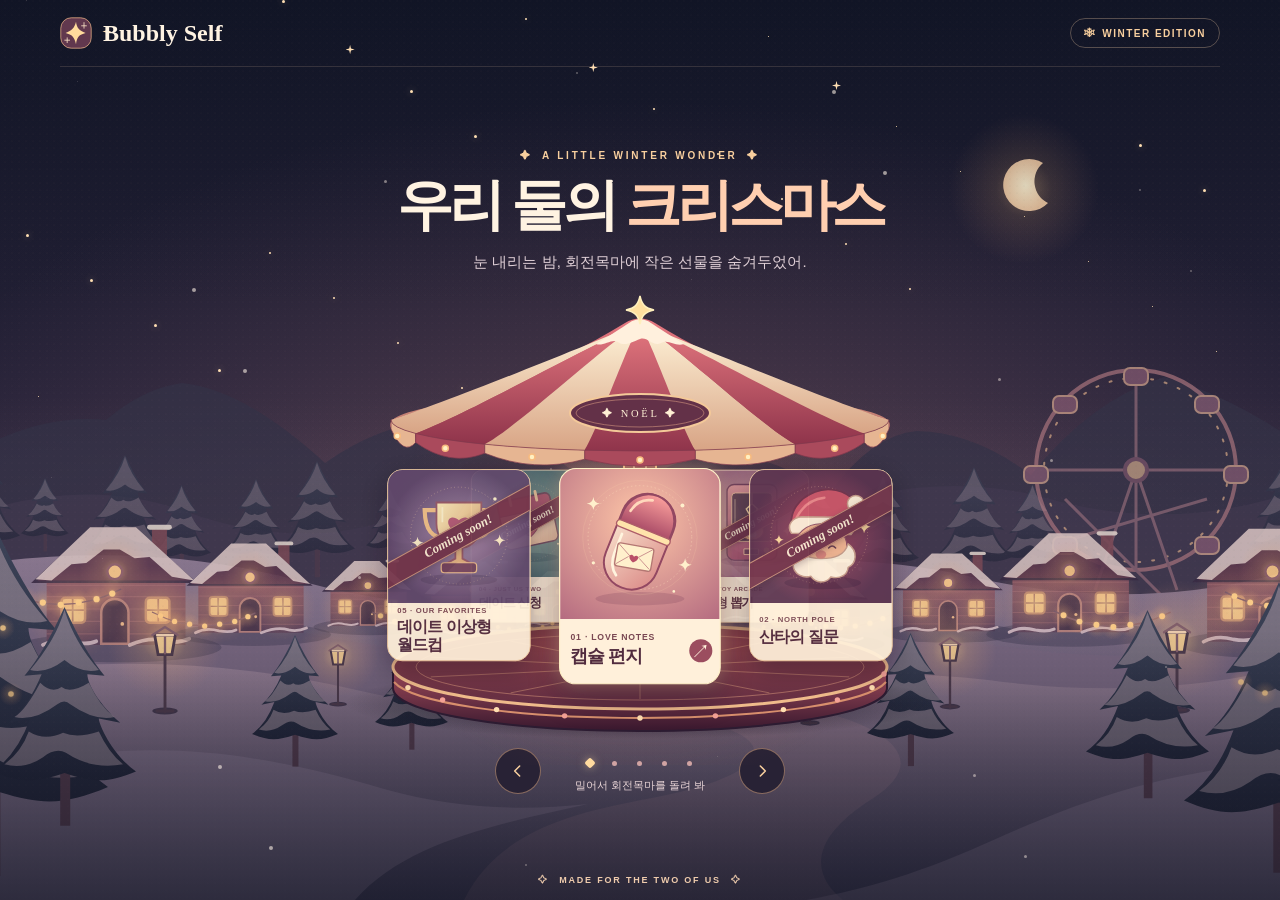
==== index.html @ 06a0658e "Build the Bubbly Self Christmas carousel" ====
<!doctype html>
<html lang="ko">
<head>
  <meta charset="utf-8">
  <meta name="viewport" content="width=device-width, initial-scale=1">
  <meta name="theme-color" content="#141626">
  <meta name="robots" content="noindex, nofollow">
  <meta name="description" content="눈 내리는 밤, 우리 둘을 위한 작은 크리스마스 마을.">
  <title>Bubbly Self · 우리 둘의 크리스마스</title>
  <link rel="icon" href="/assets/spark.svg" type="image/svg+xml">
  <link rel="stylesheet" href="/style.css">
  <script src="/carousel.js" defer></script>
</head>
<body>
  <div class="scenery" aria-hidden="true">
    <div class="village"></div>
    <div class="stars"></div>
    <div class="meteor"></div>
    <div class="snow"></div>
  </div>

  <header class="site-header">
    <a class="brand" href="/" aria-label="Bubbly Self 홈">
      <img src="/assets/spark.svg" width="32" height="32" alt="">
      <span>Bubbly Self</span>
    </a>
    <span class="edition"><span aria-hidden="true">❄</span> WINTER EDITION</span>
  </header>

  <main class="home">
    <section class="intro" aria-labelledby="welcome">
      <p class="eyebrow"><span aria-hidden="true">✦</span> A LITTLE WINTER WONDER <span aria-hidden="true">✦</span></p>
      <h1 id="welcome">우리 둘의 <em>크리스마스</em></h1>
      <p class="intro-copy">눈 내리는 밤, 회전목마에 작은 선물을 숨겨두었어.</p>
    </section>

    <section class="carousel" aria-label="크리스마스 회전목마" aria-describedby="ride-hint">
      <div class="ride">
        <div class="ride-frame">
          <div class="ride-glow" aria-hidden="true"></div>
          <svg class="machine" viewBox="0 0 600 450" aria-hidden="true">
            <defs>
              <linearGradient id="floor" x2="0" y2="1" gradientUnits="objectBoundingBox">
                <stop stop-color="#9a494e"/><stop offset="1" stop-color="#612d42"/>
              </linearGradient>
              <linearGradient id="base" x2="0" y2="1" gradientUnits="objectBoundingBox">
                <stop stop-color="#a34c5c"/><stop offset="1" stop-color="#38182e"/>
              </linearGradient>
              <linearGradient id="gold" x2="0" y2="1" gradientUnits="objectBoundingBox">
                <stop stop-color="#fff0bd"/><stop offset=".48" stop-color="#e6aa71"/><stop offset="1" stop-color="#9f5b52"/>
              </linearGradient>
              <linearGradient id="red" x2="0" y2="1" gradientUnits="objectBoundingBox">
                <stop stop-color="#e67980"/><stop offset="1" stop-color="#8f344b"/>
              </linearGradient>
              <linearGradient id="cream" x2="0" y2="1" gradientUnits="objectBoundingBox">
                <stop stop-color="#fff4d9"/><stop offset="1" stop-color="#d8a485"/>
              </linearGradient>
              <radialGradient id="shadow">
                <stop stop-color="#0d0c1a" stop-opacity=".92"/><stop offset="1" stop-color="#0d0c1a" stop-opacity="0"/>
              </radialGradient>
            </defs>
            <ellipse cx="300" cy="411" rx="294" ry="36" fill="url(#shadow)"/>
            <path d="M53 376v20c0 24 110 43 247 43s247-19 247-43v-20Z" fill="url(#base)" stroke="#2c1b31" stroke-width="2"/>
            <ellipse cx="300" cy="375" rx="247" ry="42" fill="url(#floor)" stroke="#efbb8b" stroke-width="3"/>
            <ellipse cx="300" cy="375" rx="224" ry="33" fill="none" stroke="#edab86" stroke-opacity=".45"/>
            <path d="M54 390c18 21 121 36 246 36s228-15 246-36" fill="none" stroke="#d88f6d" stroke-width="2"/>
            <g class="floor-spokes"></g>
            <g class="floor-lights"></g>
            <path d="M284 143h32v228c0 9-32 9-32 0Z" fill="#985a57" stroke="#f1bd85" stroke-width="2"/>
            <path d="M294 151v220m12-220v220" stroke="#f6d5a4" stroke-width="2" opacity=".65"/>
            <g class="poles"></g>
          </svg>

          <div class="cards">
            <div class="slot is-current" data-index="0">
              <a class="card" href="/Capsule_Letter" aria-label="캡슐 편지 열기">
                <img src="/assets/capsule.svg" width="240" height="238" alt="" draggable="false" fetchpriority="high">
                <span class="card-caption"><small>01 · LOVE NOTES</small><strong>캡슐 편지</strong><span class="card-arrow" aria-hidden="true">↗</span></span>
              </a>
            </div>
            <div class="slot" data-index="1">
              <button class="card" type="button" aria-label="산타의 질문, 준비 중">
                <img src="/assets/santa.svg" width="240" height="238" alt="" draggable="false">
                <span class="ribbon" aria-hidden="true">Coming soon!</span>
                <span class="card-caption"><small>02 · NORTH POLE</small><strong>산타의 질문</strong></span>
              </button>
            </div>
            <div class="slot" data-index="2">
              <button class="card" type="button" aria-label="인형 뽑기, 준비 중">
                <img src="/assets/claw.svg" width="240" height="238" alt="" draggable="false">
                <span class="ribbon" aria-hidden="true">Coming soon!</span>
                <span class="card-caption"><small>03 · TOY ARCADE</small><strong>인형 뽑기</strong></span>
              </button>
            </div>
            <div class="slot" data-index="3">
              <button class="card" type="button" aria-label="데이트 신청, 준비 중">
                <img src="/assets/date.svg" width="240" height="238" alt="" draggable="false">
                <span class="ribbon" aria-hidden="true">Coming soon!</span>
                <span class="card-caption"><small>04 · JUST US TWO</small><strong>데이트 신청</strong></span>
              </button>
            </div>
            <div class="slot" data-index="4">
              <button class="card" type="button" aria-label="데이트 이상형 월드컵, 준비 중">
                <img src="/assets/trophy.svg" width="240" height="238" alt="" draggable="false">
                <span class="ribbon" aria-hidden="true">Coming soon!</span>
                <span class="card-caption"><small>05 · OUR FAVORITES</small><strong>데이트 이상형 월드컵</strong></span>
              </button>
            </div>
          </div>

          <svg class="canopy" viewBox="0 0 600 450" aria-hidden="true">
            <ellipse cx="300" cy="133" rx="249" ry="31" fill="#542a42" stroke="#c48074" stroke-width="2"/>
            <path d="M51 128c47-16 149-44 234-97 9-6 21-6 30 0 85 53 187 81 234 97-19 24-121 37-249 37S70 152 51 128Z" fill="url(#red)"/>
            <g class="roof-panels"></g>
            <g class="roof-trim"></g>
            <path d="M256 52c15-9 25-16 33-21 7-5 15-5 22 0 8 5 18 12 33 21-9 3-15-5-23-1-8 4-14-7-21-4-8 3-15 8-22 3-6-4-15 5-22 2Z" fill="#fff0dd"/>
            <path d="M300 4c2 9 5 12 14 14-9 2-12 5-14 14-2-9-5-12-14-14 9-2 12-5 14-14Z" fill="#ffdf9e" stroke="#fff0bd" stroke-width="1.5"/>
            <ellipse cx="300" cy="121" rx="70" ry="19" fill="#633148" stroke="#f4c999" stroke-width="2"/>
            <ellipse cx="300" cy="121" rx="64" ry="14" fill="none" stroke="#dc9f84" stroke-opacity=".55"/>
            <text x="300" y="125" fill="#fff0d5" text-anchor="middle" font-family="Georgia,serif" font-size="10.5" letter-spacing="2.7">✦ NOËL ✦</text>
          </svg>
        </div>
      </div>

      <div class="controls" hidden>
        <button type="button" class="turn previous" aria-label="이전 카드"><svg viewBox="0 0 24 24" aria-hidden="true"><path d="M14 6l-6 6 6 6"/></svg></button>
        <div class="selection">
          <div class="stops" aria-label="카드 선택">
            <button type="button" aria-label="캡슐 편지 선택" aria-current="true"></button>
            <button type="button" aria-label="산타의 질문 선택"></button>
            <button type="button" aria-label="인형 뽑기 선택"></button>
            <button type="button" aria-label="데이트 신청 선택"></button>
            <button type="button" aria-label="데이트 이상형 월드컵 선택"></button>
          </div>
          <p class="ride-hint" id="ride-hint">밀어서 회전목마를 돌려 봐</p>
        </div>
        <button type="button" class="turn next" aria-label="다음 카드"><svg viewBox="0 0 24 24" aria-hidden="true"><path d="M10 6l6 6-6 6"/></svg></button>
      </div>
      <p class="visually-hidden" role="status"></p>
    </section>
  </main>

  <footer class="site-footer"><span aria-hidden="true">✧</span> MADE FOR THE TWO OF US <span aria-hidden="true">✧</span></footer>
</body>
</html>
---- style.css ----
:root {
  color-scheme: dark;
  --ivory: #fff3e2;
  --gold: #f8cf9e;
  --muted: #dfcfd6;
  --night: #141626;
  --serif: Georgia, 'Times New Roman', serif;
  --sans: 'Apple SD Gothic Neo', 'Malgun Gothic', 'Noto Sans CJK KR', sans-serif;
}

*, *::before, *::after { box-sizing: border-box; }

body {
  min-width: 0;
  min-height: 100svh;
  margin: 0;
  display: flex;
  flex-direction: column;
  color: var(--ivory);
  background: var(--night);
  font-family: var(--sans);
}

button, a { -webkit-tap-highlight-color: transparent; }
button { font: inherit; }
a { color: inherit; }
:focus-visible { outline: 2px solid #fff0b7; outline-offset: 4px; }

.scenery, .village, .stars, .snow { position: fixed; inset: 0; pointer-events: none; }
.scenery { z-index: -1; overflow: hidden; background: radial-gradient(ellipse at 50% 60%, #3f3148, transparent 66%), linear-gradient(#101526, #232238 62%, #323044); }
.village { background: url('/assets/village.svg') center bottom / cover no-repeat; }
.village::after { content: ''; position: absolute; inset: 0; background: linear-gradient(180deg, #11142435, transparent 35%, #11132108 70%, #111321a0); }

.star, .flake { position: absolute; left: var(--x); top: var(--y); }
.star { width: var(--size); height: var(--size); background: #ffdfb3; border-radius: 50%; box-shadow: 0 0 7px #ffddb577; animation: twinkle var(--speed) var(--delay) ease-in-out infinite alternate; }
.star.is-bright { border-radius: 0; clip-path: polygon(50% 0, 60% 40%, 100% 50%, 60% 60%, 50% 100%, 40% 60%, 0 50%, 40% 40%); }
.flake { width: var(--size); height: var(--size); border-radius: 50%; background: #fff3e7; opacity: var(--opacity); animation: fall var(--speed) var(--delay) linear infinite; }
.meteor { position: absolute; top: 13%; left: 77%; width: 85px; height: 2px; border-radius: 50%; background: linear-gradient(90deg, #fff7da, #fbd2ad88, transparent); opacity: 0; animation: shoot 18s 4s linear infinite; }

@keyframes twinkle { from { opacity: .26; } to { opacity: .93; } }
@keyframes fall { from { transform: translate3d(0, calc(-8vh - var(--y)), 0); } to { transform: translate3d(var(--drift), calc(109vh - var(--y)), 0); } }
@keyframes shoot {
  0%, 100% { transform: translate3d(0, 0, 0) rotate(-26deg); opacity: 0; }
  1% { opacity: .88; }
  7%, 99% { transform: translate3d(-36vw, 19vh, 0) rotate(-26deg); opacity: 0; }
}

.site-header {
  display: flex;
  align-items: center;
  justify-content: space-between;
  gap: 12px;
  width: min(calc(100% - 36px), 1160px);
  padding: 14px 0;
  margin: 0 auto;
  border-bottom: 1px solid #f5cfad26;
}

.brand { display: inline-flex; align-items: center; gap: 8px; font: 600 20px var(--serif); text-decoration: none; }
.brand img { display: block; }
.edition { display: inline-flex; align-items: center; gap: 6px; padding: 7px 10px; border: 1px solid #f8d2a84d; border-radius: 99px; color: var(--gold); font: 700 8px var(--sans); letter-spacing: .15em; }
.edition span { font-size: 11px; }

.home { width: 100%; flex: 1; display: grid; align-content: center; justify-items: center; padding: 30px 12px 14px; }
.intro { position: relative; z-index: 1; text-align: center; }
.eyebrow { margin: 0 0 11px; color: var(--gold); font: 700 9px var(--sans); letter-spacing: .28em; }
.eyebrow span { margin: 0 .4em; }
h1 { margin: 0; font-size: clamp(26px, 8.4vw, 56px); line-height: 1.19; letter-spacing: -.08em; text-wrap: balance; }
h1 em { color: #ffcfb0; font-style: normal; }
.intro-copy { margin: 12px 0 0; color: var(--muted); font-size: clamp(12px, 3.4vw, 15px); line-height: 1.6; text-wrap: balance; }

.carousel { width: min(100%, 600px); margin-top: 15px; }
.ride { position: relative; touch-action: pan-y; user-select: none; }
.ride.is-ready { cursor: grab; }
.ride.is-dragging, .ride.is-dragging .card { cursor: grabbing; }
.ride-frame { position: relative; isolation: isolate; aspect-ratio: 600 / 450; }
.machine, .canopy, .cards { position: absolute; width: 100%; height: 100%; inset: 0; }
.machine, .canopy { pointer-events: none; }
.canopy { z-index: 2; }
.cards { z-index: 1; }
.ride-glow { position: absolute; inset: 10% 0 -5%; background: radial-gradient(ellipse at 50% 55%, #ffbc6c38 0, #c3684d23 32%, transparent 65%); pointer-events: none; }
.slot { position: absolute; left: 50%; top: 63.5%; width: 27.5%; transform: translate(-50%, -50%); font-size: clamp(10px, 3.2vw, 18px); }
.ride:not(.is-ready) .slot:not(:first-child) { display: none; }
.card {
  position: relative;
  display: flex;
  flex-direction: column;
  width: 100%;
  aspect-ratio: 3 / 4;
  overflow: hidden;
  border: 1px solid #f1cb9f;
  border-radius: .9em;
  padding: 0;
  color: #512b3e;
  background: #fff0da;
  box-shadow: 0 .6em 1.6em #15091f65, inset 0 0 0 1px #fff2db;
  font: inherit;
  text-align: left;
  text-decoration: none;
  cursor: pointer;
}
.card img { width: 100%; height: 70%; display: block; object-fit: cover; }
.is-current .card { border-color: #fff1c6; box-shadow: 0 0 1em #ffd4a769, 0 .6em 1.6em #15091f74; }
.card-caption { position: relative; display: flex; flex: 1; flex-direction: column; justify-content: center; gap: .23em; padding: .16em .55em .3em; }
.card-caption small { color: #794752; font-size: .46em; font-weight: 800; letter-spacing: .09em; white-space: nowrap; }
.card-caption strong { font-size: .95em; line-height: 1.13; letter-spacing: -.055em; word-break: keep-all; }
.card-arrow { position: absolute; right: .42em; top: 50%; width: 1.22em; height: 1.22em; display: grid; place-items: center; border-radius: 50%; color: #fff2dc; background: #9b4d5f; transform: translateY(-50%); }
.card[href] .card-caption { padding-right: 1.75em; }
.ribbon { position: absolute; top: 29%; left: -11%; width: 122%; padding: .24em 0 .3em; transform: rotate(-29deg); background: #75364c; color: #fff0d5; border-block: 1px solid #f7c696a6; box-shadow: 0 .18em .5em #37202e45; text-align: center; font: italic 700 .77em var(--serif); white-space: nowrap; }

.controls { display: flex; align-items: center; justify-content: center; gap: clamp(16px, 5vw, 34px); margin: 6px 0 3px; }
.controls[hidden] { display: none; }
.turn { width: 46px; height: 46px; display: grid; place-items: center; padding: 0; border: 1px solid #e6b08782; border-radius: 50%; background: #282235; color: var(--gold); cursor: pointer; transition: background-color .2s, color .2s; }
.turn svg { width: 20px; fill: none; stroke: currentColor; stroke-width: 1.8; stroke-linecap: round; stroke-linejoin: round; }
.selection { display: grid; justify-items: center; }
.stops { display: flex; align-items: center; }
.stops button { width: 25px; height: 27px; display: grid; place-items: center; padding: 0; border: 0; background: transparent; border-radius: 8px; cursor: pointer; }
.stops button::after { content: ''; width: 5px; height: 5px; border-radius: 50%; background: #d1a5a5; }
.stops button[aria-current]::after { width: 8px; height: 8px; border-radius: 2px; transform: rotate(45deg); background: #ffdb9f; box-shadow: 0 0 8px #ffdb9f85; }
.ride-hint { margin: 0; color: #e8d4d6; font-size: 11px; line-height: 1.5; }
.site-footer { padding: 13px 12px max(15px, env(safe-area-inset-bottom)); color: #efccad; text-align: center; font: 700 8px var(--sans); letter-spacing: .2em; }
.site-footer span { margin: 0 .65em; }

.letter-page { flex: 1; display: grid; place-items: center; padding: 30px 18px; }
.letter { width: min(100%, 390px); padding: 24px 20px 33px; border: 1px solid #f7ca9880; border-radius: 24px; background: #272036; box-shadow: 0 20px 60px #100d1d7d; text-align: center; }
.letter img { display: block; margin: 0 auto 20px; border: 1px solid #f7ca9880; border-radius: 20px; }
.letter h1 { font-size: 38px; }
.letter p:not(.eyebrow) { color: var(--muted); line-height: 1.75; }
.return { display: inline-block; padding: 12px 18px; border: 1px solid #f8d2a86b; border-radius: 99px; color: var(--gold); font-size: 13px; text-decoration: none; }

.visually-hidden { position: absolute; width: 1px; height: 1px; padding: 0; margin: -1px; overflow: hidden; clip-path: inset(50%); white-space: nowrap; }

@media (min-width: 640px) {
  .site-header { width: min(calc(100% - 76px), 1160px); padding: 17px 0; }
  .brand { gap: 11px; font-size: 24px; }
  .edition { padding: 8px 13px; font-size: 10px; }
  .home { padding-top: 32px; }
  .eyebrow { font-size: 10px; }
  .carousel { margin-top: 18px; }
  .slot { width: 25.7%; }
  .site-footer { font-size: 9px; }
}

@media (min-width: 640px) and (max-height: 820px) {
  .carousel { width: min(100%, 540px); }
  .home { padding-top: 20px; }
}

@media (max-width: 380px) { .slot { font-size: 11px; } }

@media (hover: hover) {
  .turn:hover, .return:hover { background: #533147; color: #fff1d1; }
  .card:hover { border-color: #fff4d6; }
}

@media (prefers-reduced-motion: reduce) {
  .star, .flake, .meteor { animation: none; }
  .turn { transition: none; }
}
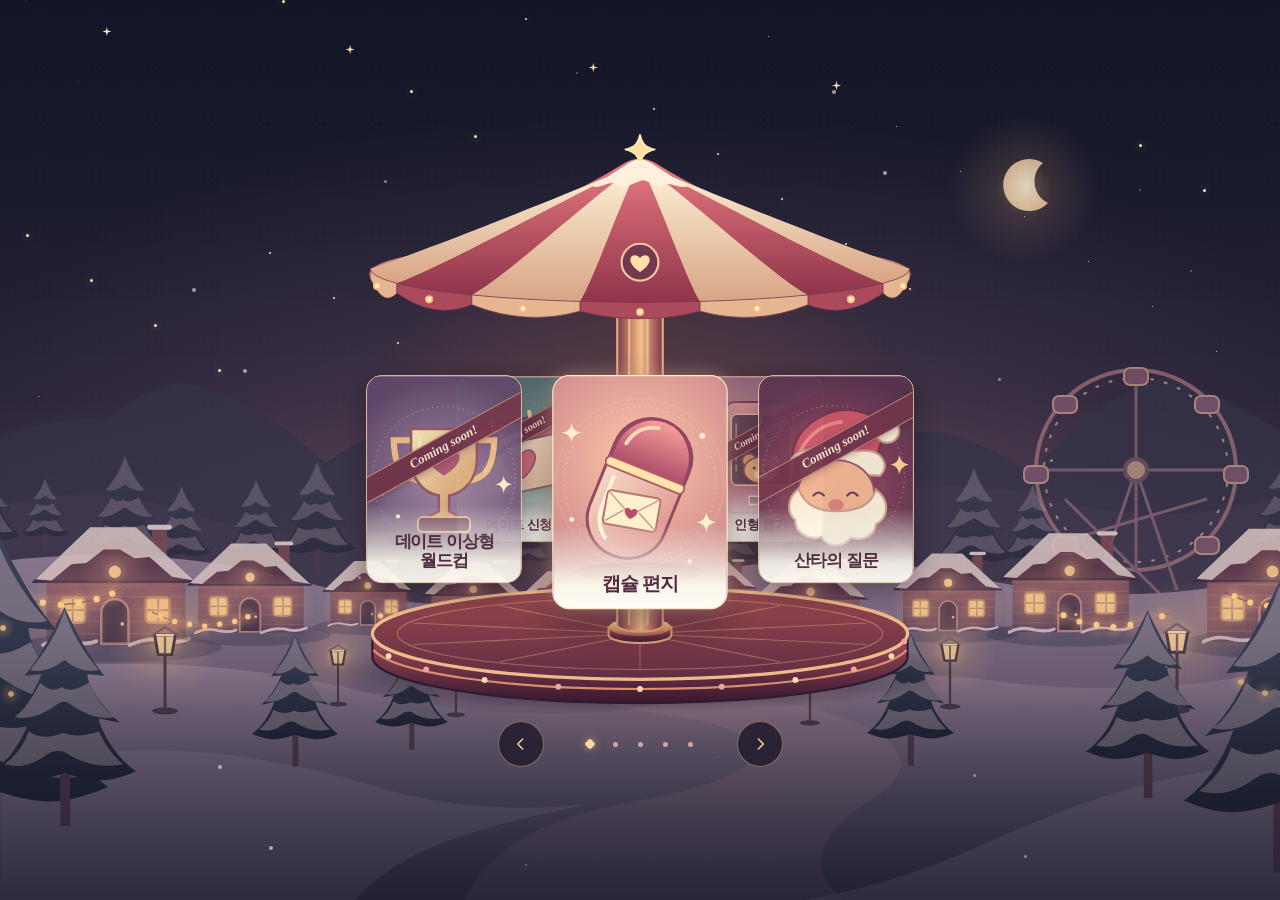
==== commit 558a9cad: "Simplify the carousel and show full-card artwork" ====
--- a/index.html
+++ b/index.html
@@ -19,26 +19,12 @@
     <div class="snow"></div>
   </div>
 
-  <header class="site-header">
-    <a class="brand" href="/" aria-label="Bubbly Self 홈">
-      <img src="/assets/spark.svg" width="32" height="32" alt="">
-      <span>Bubbly Self</span>
-    </a>
-    <span class="edition"><span aria-hidden="true">❄</span> WINTER EDITION</span>
-  </header>
-
   <main class="home">
-    <section class="intro" aria-labelledby="welcome">
-      <p class="eyebrow"><span aria-hidden="true">✦</span> A LITTLE WINTER WONDER <span aria-hidden="true">✦</span></p>
-      <h1 id="welcome">우리 둘의 <em>크리스마스</em></h1>
-      <p class="intro-copy">눈 내리는 밤, 회전목마에 작은 선물을 숨겨두었어.</p>
-    </section>
-
-    <section class="carousel" aria-label="크리스마스 회전목마" aria-describedby="ride-hint">
+    <section class="carousel" aria-label="크리스마스 회전목마">
       <div class="ride">
         <div class="ride-frame">
           <div class="ride-glow" aria-hidden="true"></div>
-          <svg class="machine" viewBox="0 0 600 450" aria-hidden="true">
+          <svg class="machine" viewBox="0 0 600 540" aria-hidden="true">
             <defs>
               <linearGradient id="floor" x2="0" y2="1" gradientUnits="objectBoundingBox">
                 <stop stop-color="#9a494e"/><stop offset="1" stop-color="#612d42"/>
@@ -48,6 +34,9 @@
               </linearGradient>
               <linearGradient id="gold" x2="0" y2="1" gradientUnits="objectBoundingBox">
                 <stop stop-color="#fff0bd"/><stop offset=".48" stop-color="#e6aa71"/><stop offset="1" stop-color="#9f5b52"/>
+              </linearGradient>
+              <linearGradient id="column">
+                <stop stop-color="#773d50"/><stop offset=".25" stop-color="#bf785f"/><stop offset=".52" stop-color="#efc28d"/><stop offset=".78" stop-color="#b76c60"/><stop offset="1" stop-color="#74394d"/>
               </linearGradient>
               <linearGradient id="red" x2="0" y2="1" gradientUnits="objectBoundingBox">
                 <stop stop-color="#e67980"/><stop offset="1" stop-color="#8f344b"/>
@@ -59,15 +48,20 @@
                 <stop stop-color="#0d0c1a" stop-opacity=".92"/><stop offset="1" stop-color="#0d0c1a" stop-opacity="0"/>
               </radialGradient>
             </defs>
-            <ellipse cx="300" cy="411" rx="294" ry="36" fill="url(#shadow)"/>
-            <path d="M53 376v20c0 24 110 43 247 43s247-19 247-43v-20Z" fill="url(#base)" stroke="#2c1b31" stroke-width="2"/>
-            <ellipse cx="300" cy="375" rx="247" ry="42" fill="url(#floor)" stroke="#efbb8b" stroke-width="3"/>
-            <ellipse cx="300" cy="375" rx="224" ry="33" fill="none" stroke="#edab86" stroke-opacity=".45"/>
-            <path d="M54 390c18 21 121 36 246 36s228-15 246-36" fill="none" stroke="#d88f6d" stroke-width="2"/>
-            <g class="floor-spokes"></g>
-            <g class="floor-lights"></g>
-            <path d="M284 143h32v228c0 9-32 9-32 0Z" fill="#985a57" stroke="#f1bd85" stroke-width="2"/>
-            <path d="M294 151v220m12-220v220" stroke="#f6d5a4" stroke-width="2" opacity=".65"/>
+            <g transform="translate(0 90)">
+              <ellipse cx="300" cy="411" rx="294" ry="36" fill="url(#shadow)"/>
+              <path d="M53 376v20c0 24 110 43 247 43s247-19 247-43v-20Z" fill="url(#base)" stroke="#2c1b31" stroke-width="2"/>
+              <ellipse cx="300" cy="375" rx="247" ry="42" fill="url(#floor)" stroke="#efbb8b" stroke-width="3"/>
+              <ellipse cx="300" cy="375" rx="224" ry="33" fill="none" stroke="#edab86" stroke-opacity=".45"/>
+              <path d="M54 390c18 21 121 36 246 36s228-15 246-36" fill="none" stroke="#d88f6d" stroke-width="2"/>
+              <g class="floor-spokes"></g>
+              <g class="floor-lights"></g>
+            </g>
+            <path d="M271 459v7c0 10 58 10 58 0v-7Z" fill="url(#base)" stroke="#d99c75" stroke-width="2"/>
+            <ellipse cx="300" cy="459" rx="29" ry="8" fill="url(#gold)"/>
+            <path d="M279 143h42v314c0 8-42 8-42 0Z" fill="url(#column)" stroke="#e9ab7e" stroke-width="2"/>
+            <path d="M290 151v306m17-306v306" stroke="#ffe4b2" stroke-width="2" opacity=".56"/>
+            <rect x="275" y="163" width="50" height="10" rx="4" fill="url(#gold)" stroke="#94545a" stroke-width="1.5"/>
             <g class="poles"></g>
           </svg>
 
@@ -75,49 +69,48 @@
             <div class="slot is-current" data-index="0">
               <a class="card" href="/Capsule_Letter" aria-label="캡슐 편지 열기">
                 <img src="/assets/capsule.svg" width="240" height="238" alt="" draggable="false" fetchpriority="high">
-                <span class="card-caption"><small>01 · LOVE NOTES</small><strong>캡슐 편지</strong><span class="card-arrow" aria-hidden="true">↗</span></span>
+                <span class="card-caption"><strong>캡슐 편지</strong></span>
               </a>
             </div>
             <div class="slot" data-index="1">
               <button class="card" type="button" aria-label="산타의 질문, 준비 중">
                 <img src="/assets/santa.svg" width="240" height="238" alt="" draggable="false">
                 <span class="ribbon" aria-hidden="true">Coming soon!</span>
-                <span class="card-caption"><small>02 · NORTH POLE</small><strong>산타의 질문</strong></span>
+                <span class="card-caption"><strong>산타의 질문</strong></span>
               </button>
             </div>
             <div class="slot" data-index="2">
               <button class="card" type="button" aria-label="인형 뽑기, 준비 중">
                 <img src="/assets/claw.svg" width="240" height="238" alt="" draggable="false">
                 <span class="ribbon" aria-hidden="true">Coming soon!</span>
-                <span class="card-caption"><small>03 · TOY ARCADE</small><strong>인형 뽑기</strong></span>
+                <span class="card-caption"><strong>인형 뽑기</strong></span>
               </button>
             </div>
             <div class="slot" data-index="3">
               <button class="card" type="button" aria-label="데이트 신청, 준비 중">
                 <img src="/assets/date.svg" width="240" height="238" alt="" draggable="false">
                 <span class="ribbon" aria-hidden="true">Coming soon!</span>
-                <span class="card-caption"><small>04 · JUST US TWO</small><strong>데이트 신청</strong></span>
+                <span class="card-caption"><strong>데이트 신청</strong></span>
               </button>
             </div>
             <div class="slot" data-index="4">
               <button class="card" type="button" aria-label="데이트 이상형 월드컵, 준비 중">
                 <img src="/assets/trophy.svg" width="240" height="238" alt="" draggable="false">
                 <span class="ribbon" aria-hidden="true">Coming soon!</span>
-                <span class="card-caption"><small>05 · OUR FAVORITES</small><strong>데이트 이상형 월드컵</strong></span>
+                <span class="card-caption"><strong>데이트 이상형 월드컵</strong></span>
               </button>
             </div>
           </div>
 
-          <svg class="canopy" viewBox="0 0 600 450" aria-hidden="true">
+          <svg class="canopy" viewBox="0 0 600 540" aria-hidden="true">
             <ellipse cx="300" cy="133" rx="249" ry="31" fill="#542a42" stroke="#c48074" stroke-width="2"/>
             <path d="M51 128c47-16 149-44 234-97 9-6 21-6 30 0 85 53 187 81 234 97-19 24-121 37-249 37S70 152 51 128Z" fill="url(#red)"/>
             <g class="roof-panels"></g>
             <g class="roof-trim"></g>
             <path d="M256 52c15-9 25-16 33-21 7-5 15-5 22 0 8 5 18 12 33 21-9 3-15-5-23-1-8 4-14-7-21-4-8 3-15 8-22 3-6-4-15 5-22 2Z" fill="#fff0dd"/>
             <path d="M300 4c2 9 5 12 14 14-9 2-12 5-14 14-2-9-5-12-14-14 9-2 12-5 14-14Z" fill="#ffdf9e" stroke="#fff0bd" stroke-width="1.5"/>
-            <ellipse cx="300" cy="121" rx="70" ry="19" fill="#633148" stroke="#f4c999" stroke-width="2"/>
-            <ellipse cx="300" cy="121" rx="64" ry="14" fill="none" stroke="#dc9f84" stroke-opacity=".55"/>
-            <text x="300" y="125" fill="#fff0d5" text-anchor="middle" font-family="Georgia,serif" font-size="10.5" letter-spacing="2.7">✦ NOËL ✦</text>
+            <circle cx="300" cy="122" r="17" fill="#75394f" stroke="#f4c999" stroke-width="2"/>
+            <path d="M300 131c-16-10-7-20 0-13 7-7 16 3 0 13Z" fill="#ffe0ab"/>
           </svg>
         </div>
       </div>
@@ -132,7 +125,6 @@
             <button type="button" aria-label="데이트 신청 선택"></button>
             <button type="button" aria-label="데이트 이상형 월드컵 선택"></button>
           </div>
-          <p class="ride-hint" id="ride-hint">밀어서 회전목마를 돌려 봐</p>
         </div>
         <button type="button" class="turn next" aria-label="다음 카드"><svg viewBox="0 0 24 24" aria-hidden="true"><path d="M10 6l6 6-6 6"/></svg></button>
       </div>
@@ -140,6 +132,5 @@
     </section>
   </main>
 
-  <footer class="site-footer"><span aria-hidden="true">✧</span> MADE FOR THE TWO OF US <span aria-hidden="true">✧</span></footer>
 </body>
 </html>
--- a/style.css
+++ b/style.css
@@ -1,8 +1,6 @@
 :root {
   color-scheme: dark;
-  --ivory: #fff3e2;
   --gold: #f8cf9e;
-  --muted: #dfcfd6;
   --night: #141626;
   --serif: Georgia, 'Times New Roman', serif;
   --sans: 'Apple SD Gothic Neo', 'Malgun Gothic', 'Noto Sans CJK KR', sans-serif;
@@ -16,7 +14,7 @@
   margin: 0;
   display: flex;
   flex-direction: column;
-  color: var(--ivory);
+  color: #fff3e2;
   background: var(--night);
   font-family: var(--sans);
 }
@@ -45,46 +43,22 @@
   7%, 99% { transform: translate3d(-36vw, 19vh, 0) rotate(-26deg); opacity: 0; }
 }
 
-.site-header {
-  display: flex;
-  align-items: center;
-  justify-content: space-between;
-  gap: 12px;
-  width: min(calc(100% - 36px), 1160px);
-  padding: 14px 0;
-  margin: 0 auto;
-  border-bottom: 1px solid #f5cfad26;
-}
-
-.brand { display: inline-flex; align-items: center; gap: 8px; font: 600 20px var(--serif); text-decoration: none; }
-.brand img { display: block; }
-.edition { display: inline-flex; align-items: center; gap: 6px; padding: 7px 10px; border: 1px solid #f8d2a84d; border-radius: 99px; color: var(--gold); font: 700 8px var(--sans); letter-spacing: .15em; }
-.edition span { font-size: 11px; }
-
-.home { width: 100%; flex: 1; display: grid; align-content: center; justify-items: center; padding: 30px 12px 14px; }
-.intro { position: relative; z-index: 1; text-align: center; }
-.eyebrow { margin: 0 0 11px; color: var(--gold); font: 700 9px var(--sans); letter-spacing: .28em; }
-.eyebrow span { margin: 0 .4em; }
-h1 { margin: 0; font-size: clamp(26px, 8.4vw, 56px); line-height: 1.19; letter-spacing: -.08em; text-wrap: balance; }
-h1 em { color: #ffcfb0; font-style: normal; }
-.intro-copy { margin: 12px 0 0; color: var(--muted); font-size: clamp(12px, 3.4vw, 15px); line-height: 1.6; text-wrap: balance; }
-
-.carousel { width: min(100%, 600px); margin-top: 15px; }
+.home { flex: 1; display: grid; place-items: center; padding: 20px 12px; }
+.carousel { width: min(100%, 650px); }
 .ride { position: relative; touch-action: pan-y; user-select: none; }
 .ride.is-ready { cursor: grab; }
 .ride.is-dragging, .ride.is-dragging .card { cursor: grabbing; }
-.ride-frame { position: relative; isolation: isolate; aspect-ratio: 600 / 450; }
+.ride-frame { position: relative; isolation: isolate; aspect-ratio: 600 / 540; }
 .machine, .canopy, .cards { position: absolute; width: 100%; height: 100%; inset: 0; }
 .machine, .canopy { pointer-events: none; }
 .canopy { z-index: 2; }
 .cards { z-index: 1; }
 .ride-glow { position: absolute; inset: 10% 0 -5%; background: radial-gradient(ellipse at 50% 55%, #ffbc6c38 0, #c3684d23 32%, transparent 65%); pointer-events: none; }
-.slot { position: absolute; left: 50%; top: 63.5%; width: 27.5%; transform: translate(-50%, -50%); font-size: clamp(10px, 3.2vw, 18px); }
+.slot { position: absolute; left: 50%; top: 61.85%; width: 27.5%; transform: translate(-50%, -50%); font-size: clamp(10px, 3.2vw, 18px); }
 .ride:not(.is-ready) .slot:not(:first-child) { display: none; }
 .card {
   position: relative;
-  display: flex;
-  flex-direction: column;
+  display: block;
   width: 100%;
   aspect-ratio: 3 / 4;
   overflow: hidden;
@@ -95,17 +69,14 @@
   background: #fff0da;
   box-shadow: 0 .6em 1.6em #15091f65, inset 0 0 0 1px #fff2db;
   font: inherit;
-  text-align: left;
+  text-align: center;
   text-decoration: none;
   cursor: pointer;
 }
-.card img { width: 100%; height: 70%; display: block; object-fit: cover; }
+.card img { position: absolute; inset: 0; width: 100%; height: 100%; display: block; object-fit: cover; }
 .is-current .card { border-color: #fff1c6; box-shadow: 0 0 1em #ffd4a769, 0 .6em 1.6em #15091f74; }
-.card-caption { position: relative; display: flex; flex: 1; flex-direction: column; justify-content: center; gap: .23em; padding: .16em .55em .3em; }
-.card-caption small { color: #794752; font-size: .46em; font-weight: 800; letter-spacing: .09em; white-space: nowrap; }
-.card-caption strong { font-size: .95em; line-height: 1.13; letter-spacing: -.055em; word-break: keep-all; }
-.card-arrow { position: absolute; right: .42em; top: 50%; width: 1.22em; height: 1.22em; display: grid; place-items: center; border-radius: 50%; color: #fff2dc; background: #9b4d5f; transform: translateY(-50%); }
-.card[href] .card-caption { padding-right: 1.75em; }
+.card-caption { position: absolute; inset: auto 0 0; min-height: 36%; display: grid; align-items: end; padding: 1.6em .55em .65em; background: linear-gradient(transparent, #fffdf0ed 72%, #fffdf5); }
+.card-caption strong { font-size: 1em; line-height: 1.16; letter-spacing: -.055em; word-break: keep-all; text-wrap: balance; }
 .ribbon { position: absolute; top: 29%; left: -11%; width: 122%; padding: .24em 0 .3em; transform: rotate(-29deg); background: #75364c; color: #fff0d5; border-block: 1px solid #f7c696a6; box-shadow: 0 .18em .5em #37202e45; text-align: center; font: italic 700 .77em var(--serif); white-space: nowrap; }
 
 .controls { display: flex; align-items: center; justify-content: center; gap: clamp(16px, 5vw, 34px); margin: 6px 0 3px; }
@@ -117,33 +88,21 @@
 .stops button { width: 25px; height: 27px; display: grid; place-items: center; padding: 0; border: 0; background: transparent; border-radius: 8px; cursor: pointer; }
 .stops button::after { content: ''; width: 5px; height: 5px; border-radius: 50%; background: #d1a5a5; }
 .stops button[aria-current]::after { width: 8px; height: 8px; border-radius: 2px; transform: rotate(45deg); background: #ffdb9f; box-shadow: 0 0 8px #ffdb9f85; }
-.ride-hint { margin: 0; color: #e8d4d6; font-size: 11px; line-height: 1.5; }
-.site-footer { padding: 13px 12px max(15px, env(safe-area-inset-bottom)); color: #efccad; text-align: center; font: 700 8px var(--sans); letter-spacing: .2em; }
-.site-footer span { margin: 0 .65em; }
 
 .letter-page { flex: 1; display: grid; place-items: center; padding: 30px 18px; }
 .letter { width: min(100%, 390px); padding: 24px 20px 33px; border: 1px solid #f7ca9880; border-radius: 24px; background: #272036; box-shadow: 0 20px 60px #100d1d7d; text-align: center; }
 .letter img { display: block; margin: 0 auto 20px; border: 1px solid #f7ca9880; border-radius: 20px; }
-.letter h1 { font-size: 38px; }
-.letter p:not(.eyebrow) { color: var(--muted); line-height: 1.75; }
+.letter h1 { margin: 0 0 18px; font-size: 38px; line-height: 1.19; letter-spacing: -.08em; }
 .return { display: inline-block; padding: 12px 18px; border: 1px solid #f8d2a86b; border-radius: 99px; color: var(--gold); font-size: 13px; text-decoration: none; }
 
 .visually-hidden { position: absolute; width: 1px; height: 1px; padding: 0; margin: -1px; overflow: hidden; clip-path: inset(50%); white-space: nowrap; }
 
 @media (min-width: 640px) {
-  .site-header { width: min(calc(100% - 76px), 1160px); padding: 17px 0; }
-  .brand { gap: 11px; font-size: 24px; }
-  .edition { padding: 8px 13px; font-size: 10px; }
-  .home { padding-top: 32px; }
-  .eyebrow { font-size: 10px; }
-  .carousel { margin-top: 18px; }
   .slot { width: 25.7%; }
-  .site-footer { font-size: 9px; }
 }
 
 @media (min-width: 640px) and (max-height: 820px) {
-  .carousel { width: min(100%, 540px); }
-  .home { padding-top: 20px; }
+  .carousel { width: min(100%, 600px); }
 }
 
 @media (max-width: 380px) { .slot { font-size: 11px; } }
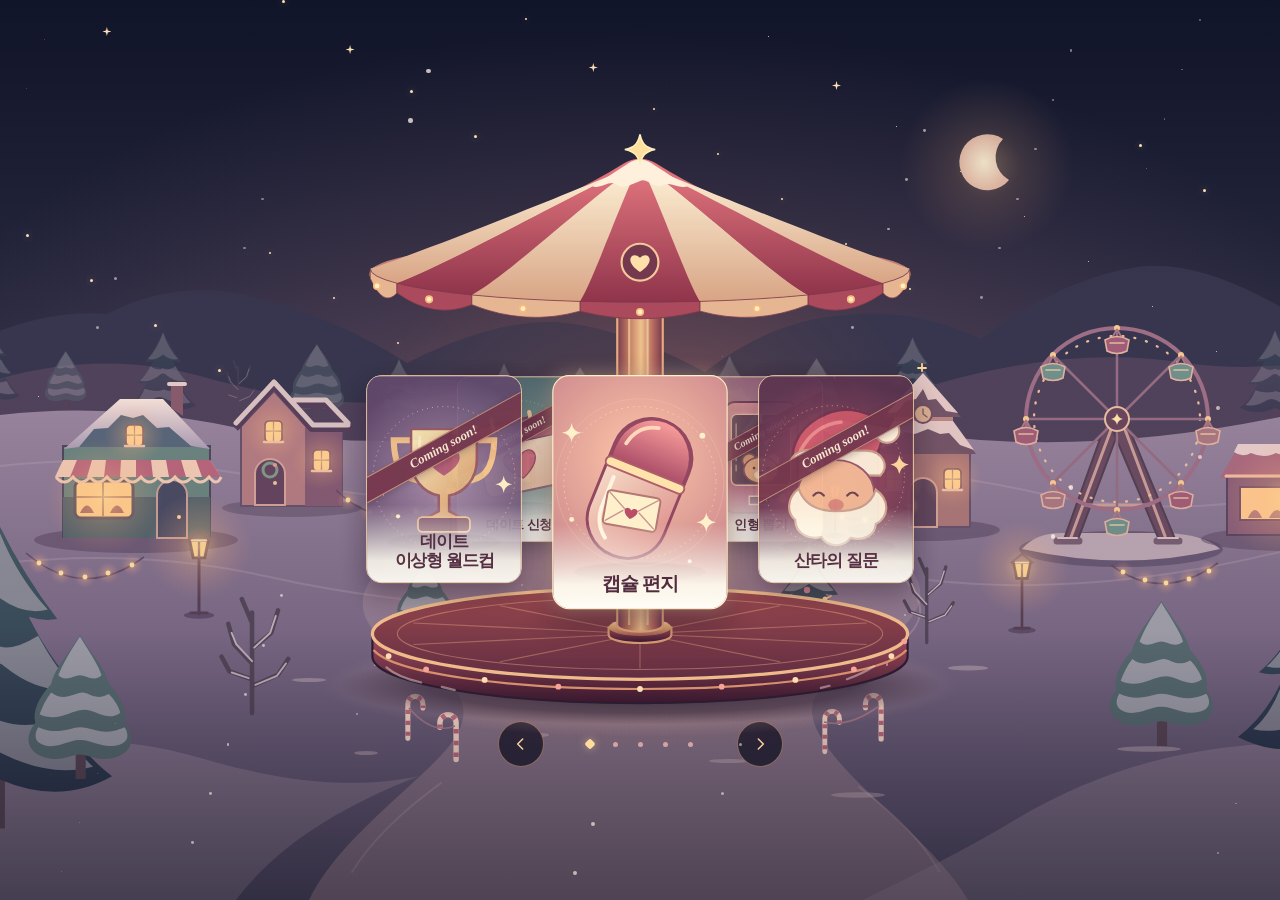
==== commit c17c79e7: "Ground the carousel in a redesigned snowy village" ====
--- a/index.html
+++ b/index.html
@@ -16,8 +16,9 @@
     <div class="village"></div>
     <div class="stars"></div>
     <div class="meteor"></div>
-    <div class="snow"></div>
+    <div class="snow snow-far"></div>
   </div>
+  <div class="snow snow-near" aria-hidden="true"></div>
 
   <main class="home">
     <section class="carousel" aria-label="크리스마스 회전목마">
@@ -45,11 +46,15 @@
                 <stop stop-color="#fff4d9"/><stop offset="1" stop-color="#d8a485"/>
               </linearGradient>
               <radialGradient id="shadow">
-                <stop stop-color="#0d0c1a" stop-opacity=".92"/><stop offset="1" stop-color="#0d0c1a" stop-opacity="0"/>
+                <stop stop-color="#20172a" stop-opacity=".9"/><stop offset=".7" stop-color="#2d2136" stop-opacity=".6"/><stop offset="1" stop-color="#2d2136" stop-opacity="0"/>
+              </radialGradient>
+              <radialGradient id="snow-light">
+                <stop stop-color="#fed0ad" stop-opacity=".53"/><stop offset=".56" stop-color="#eeb9a0" stop-opacity=".25"/><stop offset="1" stop-color="#eeb9a0" stop-opacity="0"/>
               </radialGradient>
             </defs>
+            <ellipse cx="300" cy="512" rx="298" ry="48" fill="url(#snow-light)"/>
+            <ellipse cx="300" cy="513" rx="279" ry="36" fill="url(#shadow)"/>
             <g transform="translate(0 90)">
-              <ellipse cx="300" cy="411" rx="294" ry="36" fill="url(#shadow)"/>
               <path d="M53 376v20c0 24 110 43 247 43s247-19 247-43v-20Z" fill="url(#base)" stroke="#2c1b31" stroke-width="2"/>
               <ellipse cx="300" cy="375" rx="247" ry="42" fill="url(#floor)" stroke="#efbb8b" stroke-width="3"/>
               <ellipse cx="300" cy="375" rx="224" ry="33" fill="none" stroke="#edab86" stroke-opacity=".45"/>
@@ -57,6 +62,7 @@
               <g class="floor-spokes"></g>
               <g class="floor-lights"></g>
             </g>
+            <path d="M66 496q10 9 32 14m19 4 12 3m362-10q14-5 25-12m-41 18-8 2" fill="none" stroke="#f6dcd4" stroke-opacity=".47" stroke-width="2" stroke-linecap="round"/>
             <path d="M271 459v7c0 10 58 10 58 0v-7Z" fill="url(#base)" stroke="#d99c75" stroke-width="2"/>
             <ellipse cx="300" cy="459" rx="29" ry="8" fill="url(#gold)"/>
             <path d="M279 143h42v314c0 8-42 8-42 0Z" fill="url(#column)" stroke="#e9ab7e" stroke-width="2"/>
@@ -97,7 +103,7 @@
               <button class="card" type="button" aria-label="데이트 이상형 월드컵, 준비 중">
                 <img src="/assets/trophy.svg" width="240" height="238" alt="" draggable="false">
                 <span class="ribbon" aria-hidden="true">Coming soon!</span>
-                <span class="card-caption"><strong>데이트 이상형 월드컵</strong></span>
+                <span class="card-caption"><strong><span>데이트</span> <span>이상형 월드컵</span></strong></span>
               </button>
             </div>
           </div>
--- a/style.css
+++ b/style.css
@@ -27,20 +27,21 @@
 .scenery, .village, .stars, .snow { position: fixed; inset: 0; pointer-events: none; }
 .scenery { z-index: -1; overflow: hidden; background: radial-gradient(ellipse at 50% 60%, #3f3148, transparent 66%), linear-gradient(#101526, #232238 62%, #323044); }
 .village { background: url('/assets/village.svg') center bottom / cover no-repeat; }
-.village::after { content: ''; position: absolute; inset: 0; background: linear-gradient(180deg, #11142435, transparent 35%, #11132108 70%, #111321a0); }
+.village::after { content: ''; position: absolute; inset: 0; background: linear-gradient(180deg, #11142429, transparent 35%, #11132108 70%, #11132178); }
+.snow-near { z-index: 3; overflow: hidden; }
 
 .star, .flake { position: absolute; left: var(--x); top: var(--y); }
 .star { width: var(--size); height: var(--size); background: #ffdfb3; border-radius: 50%; box-shadow: 0 0 7px #ffddb577; animation: twinkle var(--speed) var(--delay) ease-in-out infinite alternate; }
 .star.is-bright { border-radius: 0; clip-path: polygon(50% 0, 60% 40%, 100% 50%, 60% 60%, 50% 100%, 40% 60%, 0 50%, 40% 40%); }
 .flake { width: var(--size); height: var(--size); border-radius: 50%; background: #fff3e7; opacity: var(--opacity); animation: fall var(--speed) var(--delay) linear infinite; }
-.meteor { position: absolute; top: 13%; left: 77%; width: 85px; height: 2px; border-radius: 50%; background: linear-gradient(90deg, #fff7da, #fbd2ad88, transparent); opacity: 0; animation: shoot 18s 4s linear infinite; }
+.meteor { position: absolute; top: 13%; left: 77%; width: clamp(55px, 8vw, 108px); height: 2px; border-radius: 50%; background: linear-gradient(90deg, #fff7da, #fbd2ad88, transparent); transform-origin: left center; opacity: 0; animation: shoot 18s 4s linear infinite; }
 
 @keyframes twinkle { from { opacity: .26; } to { opacity: .93; } }
 @keyframes fall { from { transform: translate3d(0, calc(-8vh - var(--y)), 0); } to { transform: translate3d(var(--drift), calc(109vh - var(--y)), 0); } }
 @keyframes shoot {
-  0%, 100% { transform: translate3d(0, 0, 0) rotate(-26deg); opacity: 0; }
-  1% { opacity: .88; }
-  7%, 99% { transform: translate3d(-36vw, 19vh, 0) rotate(-26deg); opacity: 0; }
+  0%, 100% { transform: rotate(-27deg) translateX(0); opacity: 0; }
+  1.4% { opacity: .94; }
+  8%, 99% { transform: rotate(-27deg) translateX(calc(-1 * clamp(150px, 36vw, 510px))); opacity: 0; }
 }
 
 .home { flex: 1; display: grid; place-items: center; padding: 20px 12px; }
@@ -51,6 +52,7 @@
 .ride-frame { position: relative; isolation: isolate; aspect-ratio: 600 / 540; }
 .machine, .canopy, .cards { position: absolute; width: 100%; height: 100%; inset: 0; }
 .machine, .canopy { pointer-events: none; }
+.machine { overflow: visible; }
 .canopy { z-index: 2; }
 .cards { z-index: 1; }
 .ride-glow { position: absolute; inset: 10% 0 -5%; background: radial-gradient(ellipse at 50% 55%, #ffbc6c38 0, #c3684d23 32%, transparent 65%); pointer-events: none; }
@@ -77,6 +79,7 @@
 .is-current .card { border-color: #fff1c6; box-shadow: 0 0 1em #ffd4a769, 0 .6em 1.6em #15091f74; }
 .card-caption { position: absolute; inset: auto 0 0; min-height: 36%; display: grid; align-items: end; padding: 1.6em .55em .65em; background: linear-gradient(transparent, #fffdf0ed 72%, #fffdf5); }
 .card-caption strong { font-size: 1em; line-height: 1.16; letter-spacing: -.055em; word-break: keep-all; text-wrap: balance; }
+.card-caption strong span { display: block; white-space: nowrap; }
 .ribbon { position: absolute; top: 29%; left: -11%; width: 122%; padding: .24em 0 .3em; transform: rotate(-29deg); background: #75364c; color: #fff0d5; border-block: 1px solid #f7c696a6; box-shadow: 0 .18em .5em #37202e45; text-align: center; font: italic 700 .77em var(--serif); white-space: nowrap; }
 
 .controls { display: flex; align-items: center; justify-content: center; gap: clamp(16px, 5vw, 34px); margin: 6px 0 3px; }
@@ -105,7 +108,7 @@
   .carousel { width: min(100%, 600px); }
 }
 
-@media (max-width: 380px) { .slot { font-size: 11px; } }
+@media (max-width: 380px) { .slot { font-size: clamp(9px, 3.45vw, 11px); } }
 
 @media (hover: hover) {
   .turn:hover, .return:hover { background: #533147; color: #fff1d1; }
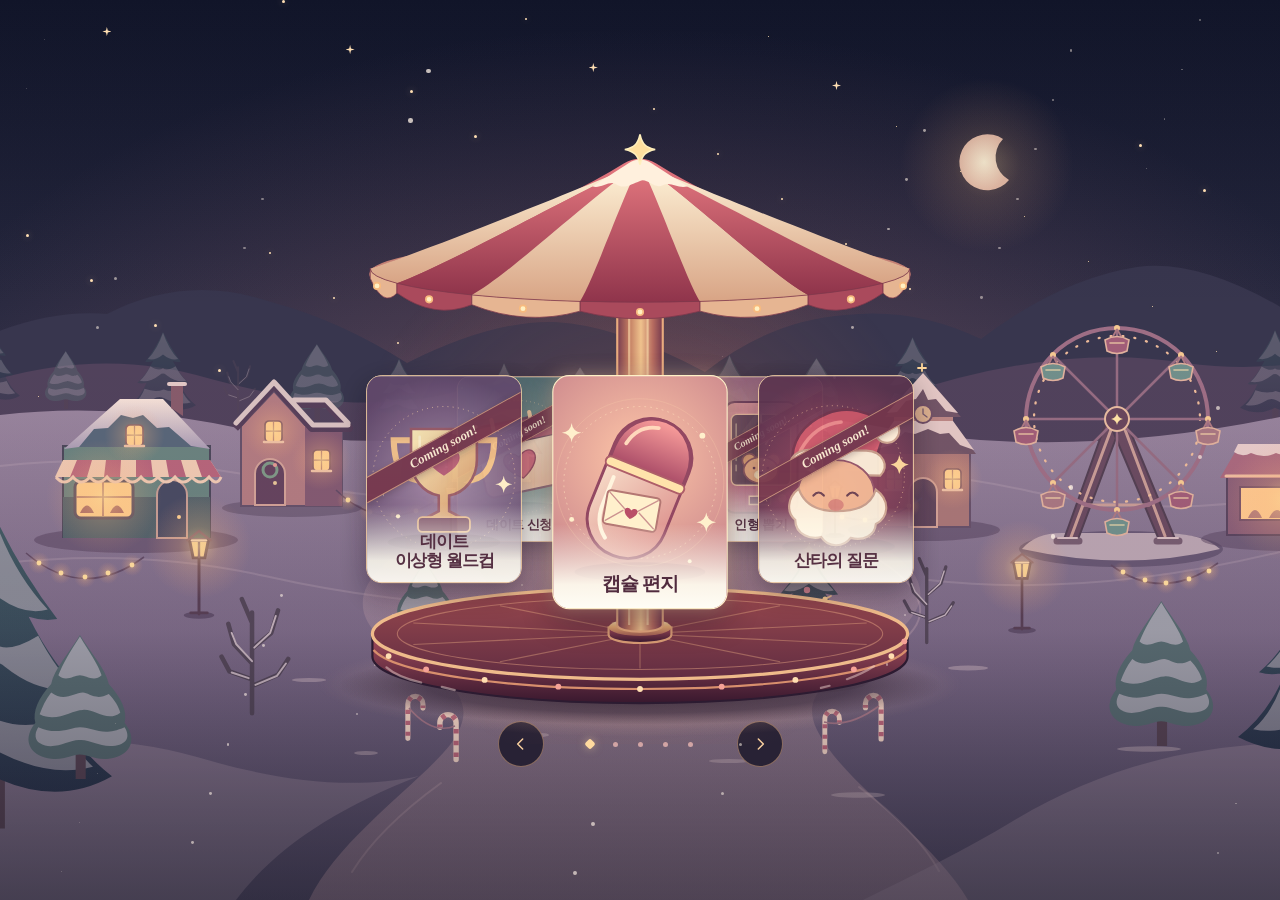
==== commit b0e44cb9: "Remove the carousel roof badge" ====
--- a/index.html
+++ b/index.html
@@ -115,8 +115,6 @@
             <g class="roof-trim"></g>
             <path d="M256 52c15-9 25-16 33-21 7-5 15-5 22 0 8 5 18 12 33 21-9 3-15-5-23-1-8 4-14-7-21-4-8 3-15 8-22 3-6-4-15 5-22 2Z" fill="#fff0dd"/>
             <path d="M300 4c2 9 5 12 14 14-9 2-12 5-14 14-2-9-5-12-14-14 9-2 12-5 14-14Z" fill="#ffdf9e" stroke="#fff0bd" stroke-width="1.5"/>
-            <circle cx="300" cy="122" r="17" fill="#75394f" stroke="#f4c999" stroke-width="2"/>
-            <path d="M300 131c-16-10-7-20 0-13 7-7 16 3 0 13Z" fill="#ffe0ab"/>
           </svg>
         </div>
       </div>
